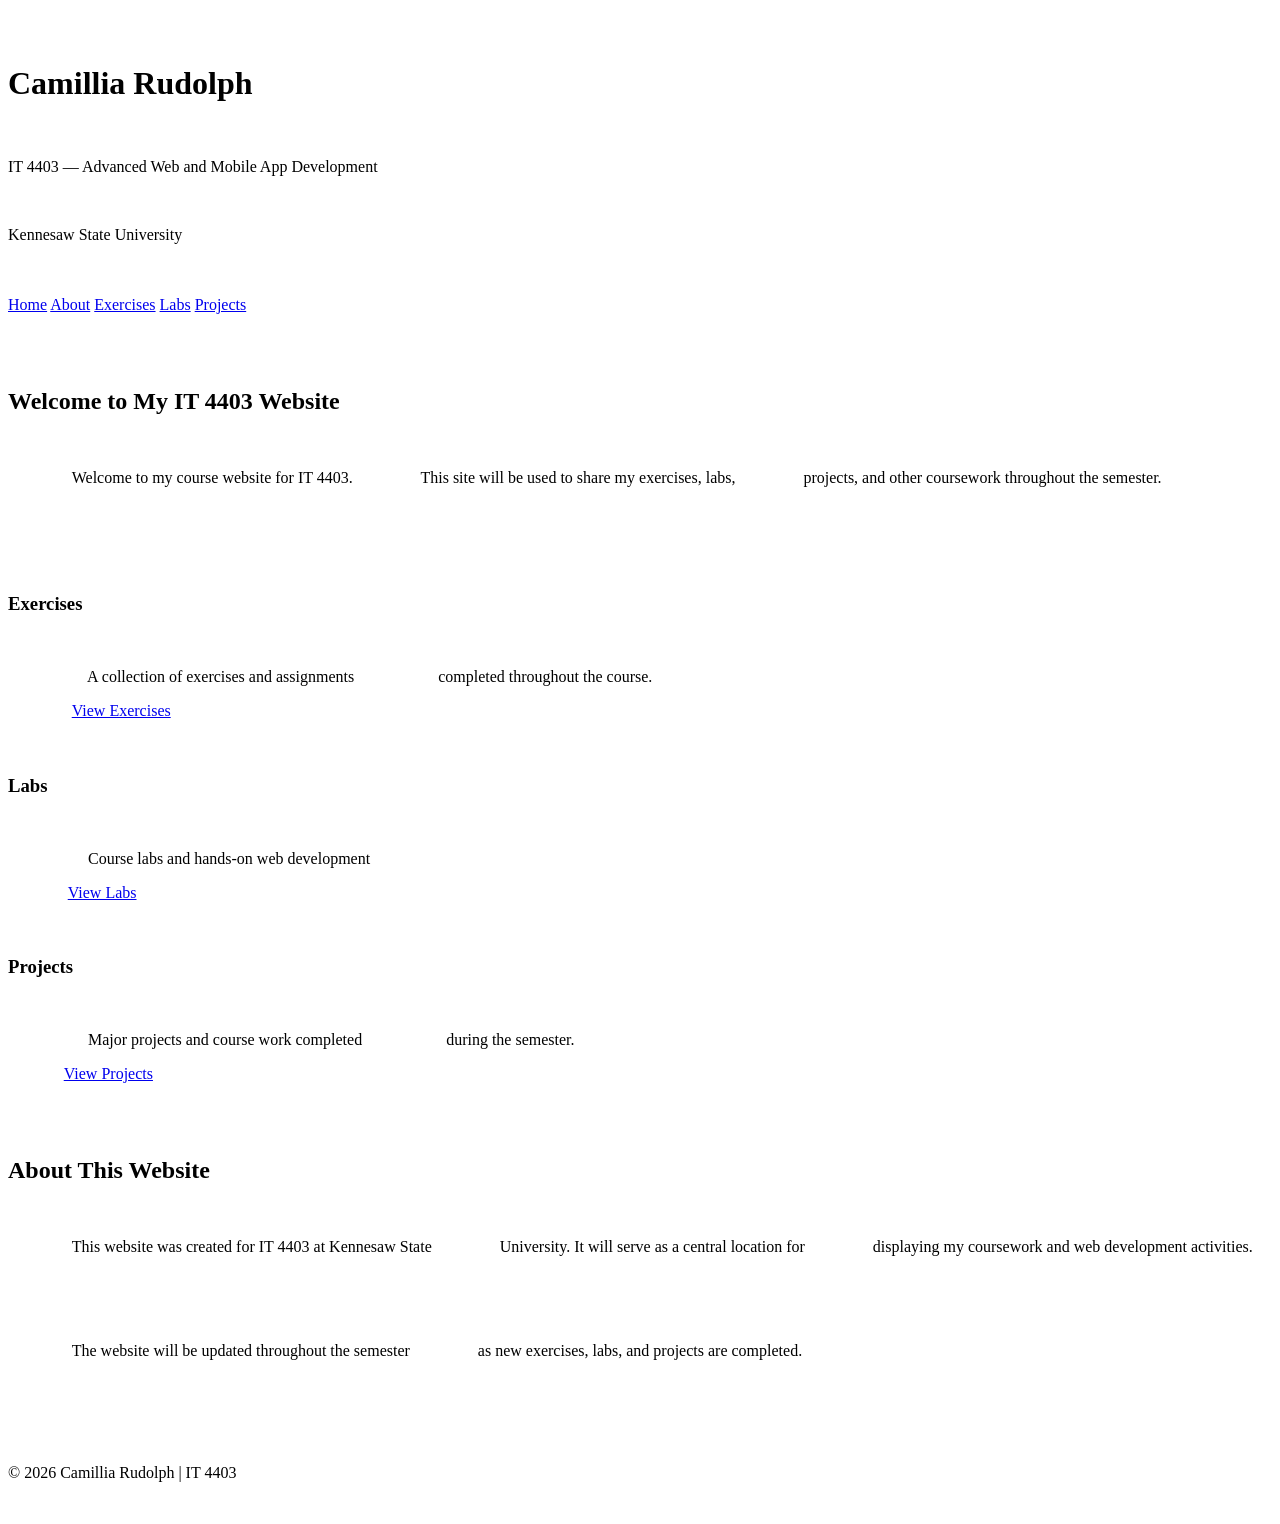
==== index.html @ 3ae61f41 "Update index.html" ====
<!DOCTYPE html>
<html lang="en">
<head>
    <meta charset="UTF-8">
    <meta name="viewport" content="width=device-width, initial-scale=1.0">

    <title>Camillia Rudolph | IT 4403</title>

    <style>
        * {
            box-sizing: border-box;
            margin: 0;
            padding: 0;
        }

        body {
            font-family: Arial, Helvetica, sans-serif;
            background: #f5f1ea;
            color: #263238;
            line-height: 1.6;
        }

        header {
            background: #18324a;
            color: white;
            padding: 45px 20px;
            text-align: center;
        }

        header h1 {
            font-size: 38px;
            margin-bottom: 8px;
        }

        header p {
            font-size: 17px;
            opacity: 0.95;
        }

        nav {
            background: white;
            display: flex;
            justify-content: center;
            flex-wrap: wrap;
            gap: 10px;
            padding: 18px;
            box-shadow: 0 2px 8px rgba(0,0,0,0.08);
        }

        nav a {
            text-decoration: none;
            color: #18324a;
            font-weight: bold;
            padding: 10px 18px;
            border-radius: 20px;
        }

        nav a:hover {
            background: #dce7ed;
        }

        .container {
            max-width: 1000px;
            margin: 40px auto;
            padding: 0 20px;
        }

        .welcome {
            background: white;
            padding: 40px;
            border-radius: 18px;
            text-align: center;
            box-shadow: 0 4px 15px rgba(0,0,0,0.08);
            margin-bottom: 30px;
        }

        .welcome h2 {
            color: #18324a;
            margin-bottom: 15px;
            font-size: 30px;
        }

        .cards {
            display: grid;
            grid-template-columns: repeat(3, 1fr);
            gap: 20px;
        }

        .card {
            background: white;
            padding: 28px;
            border-radius: 16px;
            text-align: center;
            box-shadow: 0 4px 15px rgba(0,0,0,0.08);
        }

        .card h3 {
            color: #18324a;
            margin-bottom: 12px;
            font-size: 22px;
        }

        .card a {
            display: inline-block;
            margin-top: 15px;
            text-decoration: none;
            background: #18324a;
            color: white;
            padding: 9px 18px;
            border-radius: 20px;
        }

        .card a:hover {
            background: #31566f;
        }

        .about {
            background: white;
            margin-top: 30px;
            padding: 35px;
            border-radius: 18px;
            box-shadow: 0 4px 15px rgba(0,0,0,0.08);
        }

        .about h2 {
            color: #18324a;
            margin-bottom: 15px;
        }

        footer {
            background: #18324a;
            color: white;
            text-align: center;
            padding: 25px;
            margin-top: 50px;
        }

        @media (max-width: 700px) {
            header h1 {
                font-size: 30px;
            }

            .cards {
                grid-template-columns: 1fr;
            }

            .welcome,
            .about {
                padding: 25px;
            }
        }
    </style>
</head>

<body>

    <header>
        <h1>Camillia Rudolph</h1>
        <p>IT 4403 — Advanced Web and Mobile App Development</p>
        <p>Kennesaw State University</p>
    </header>

    <nav>
    <a href="index.html">Home</a>
    <a href="about.html">About</a>
    <a href="exercises.html">Exercises</a>
    <a href="labs.html">Labs</a>
    <a href="projects.html">Projects</a>
</nav>

    <main class="container">

        <section id="home" class="welcome">
            <h2>Welcome to My IT 4403 Website</h2>

            <p>
                Welcome to my course website for IT 4403.
                This site will be used to share my exercises, labs,
                projects, and other coursework throughout the semester.
            </p>
        </section>

        <section class="cards">

            <div id="exercises" class="card">
                <h3>Exercises</h3>

                <p>
                    A collection of exercises and assignments
                    completed throughout the course.
                </p>

                <a href="exercises.html">View Exercises</a>
            </div>

            <div id="labs" class="card">
                <h3>Labs</h3>

                <p>
                    Course labs and hands-on web development
              
                </p>

               <a href="labs.html">View Labs</a>
            </div>

            <div id="projects" class="card">
                <h3>Projects</h3>

                <p>
                    Major projects and course work completed
                    during the semester.
                </p>

              <a href="projects.html">View Projects</a>
            </div>

        </section>

        <section id="about" class="about">

            <h2>About This Website</h2>

            <p>
                This website was created for IT 4403 at Kennesaw State
                University. It will serve as a central location for
                displaying my coursework and web development activities.
            </p>

            <br>

            <p>
                The website will be updated throughout the semester
                as new exercises, labs, and projects are completed.
            </p>

        </section>

    </main>

    <footer>
        <p>© 2026 Camillia Rudolph | IT 4403</p>
    </footer>

</body>
</html>
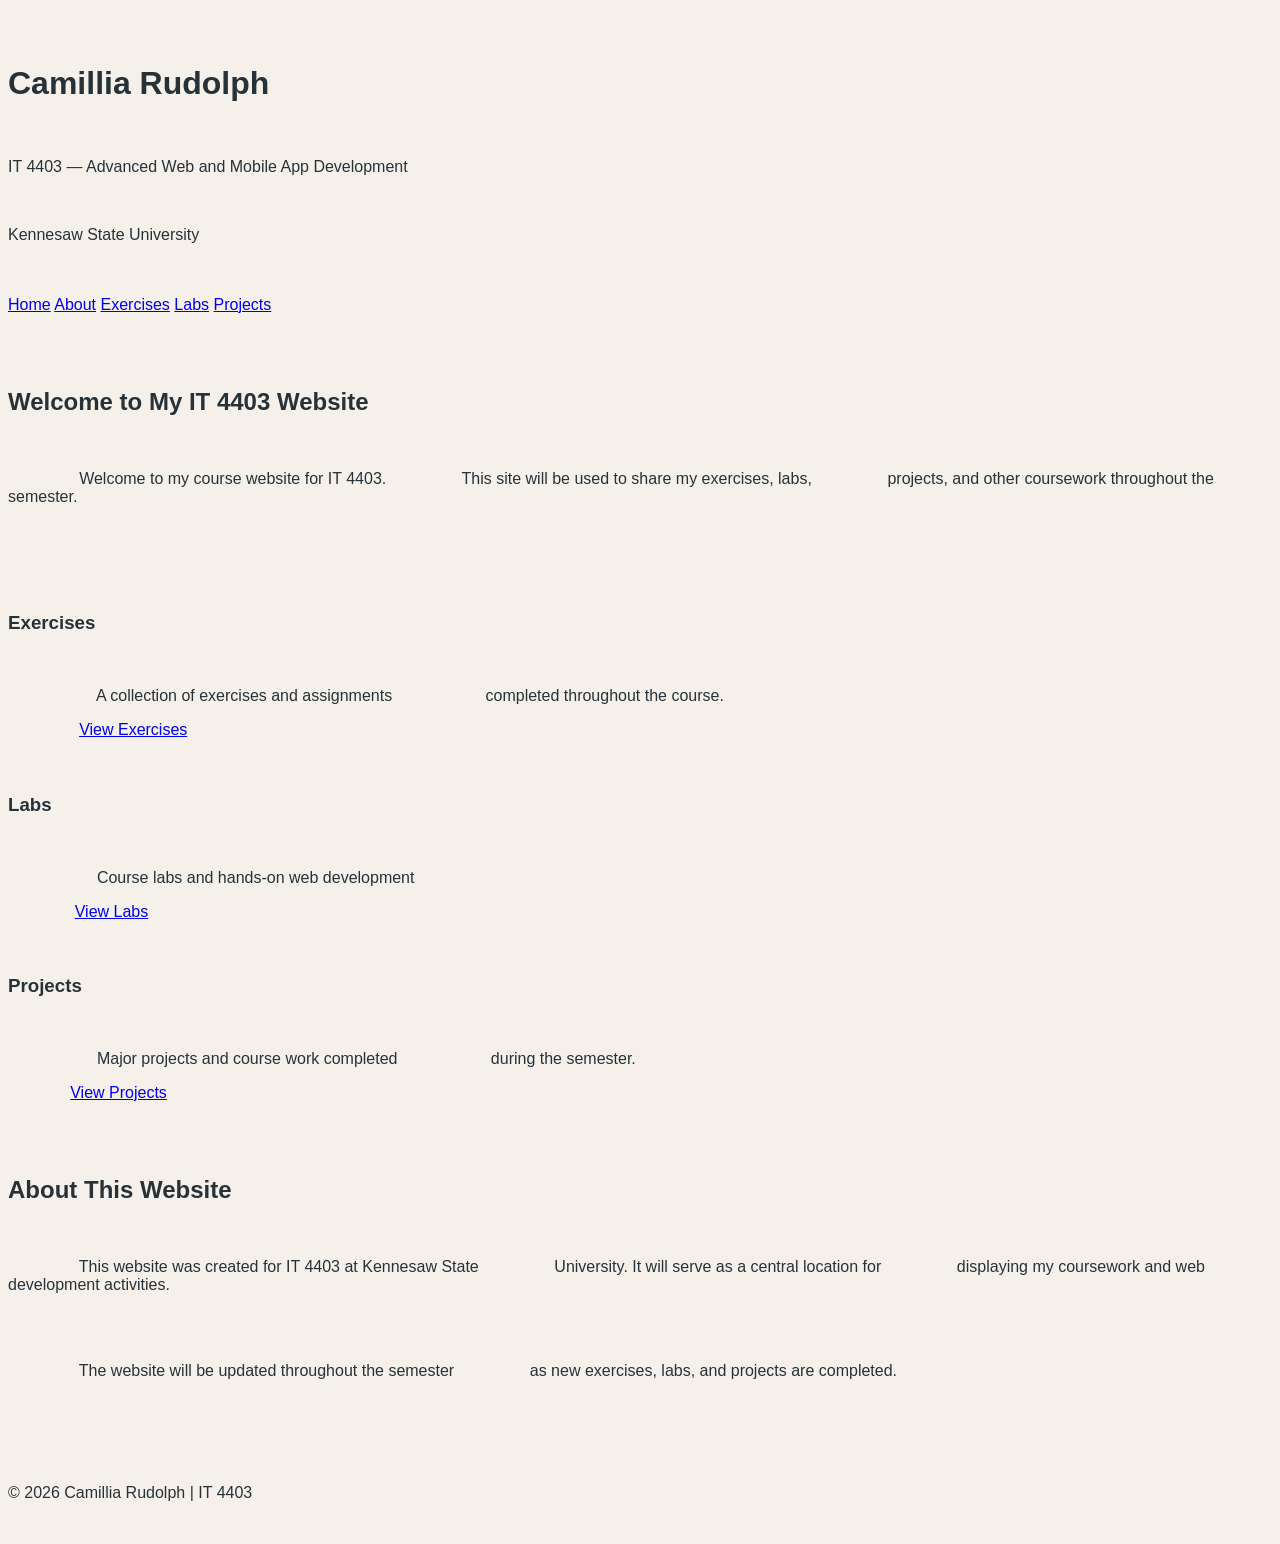
==== commit 82520540: "Update index.html" ====
--- a/index.html
+++ b/index.html
@@ -152,7 +152,7 @@
     </style>
 </head>
 
-<body>
+<body style="background:#f5f1ea; color:#263238; font-family:Arial, Helvetica, sans-serif;">
 
     <header>
         <h1>Camillia Rudolph</h1>
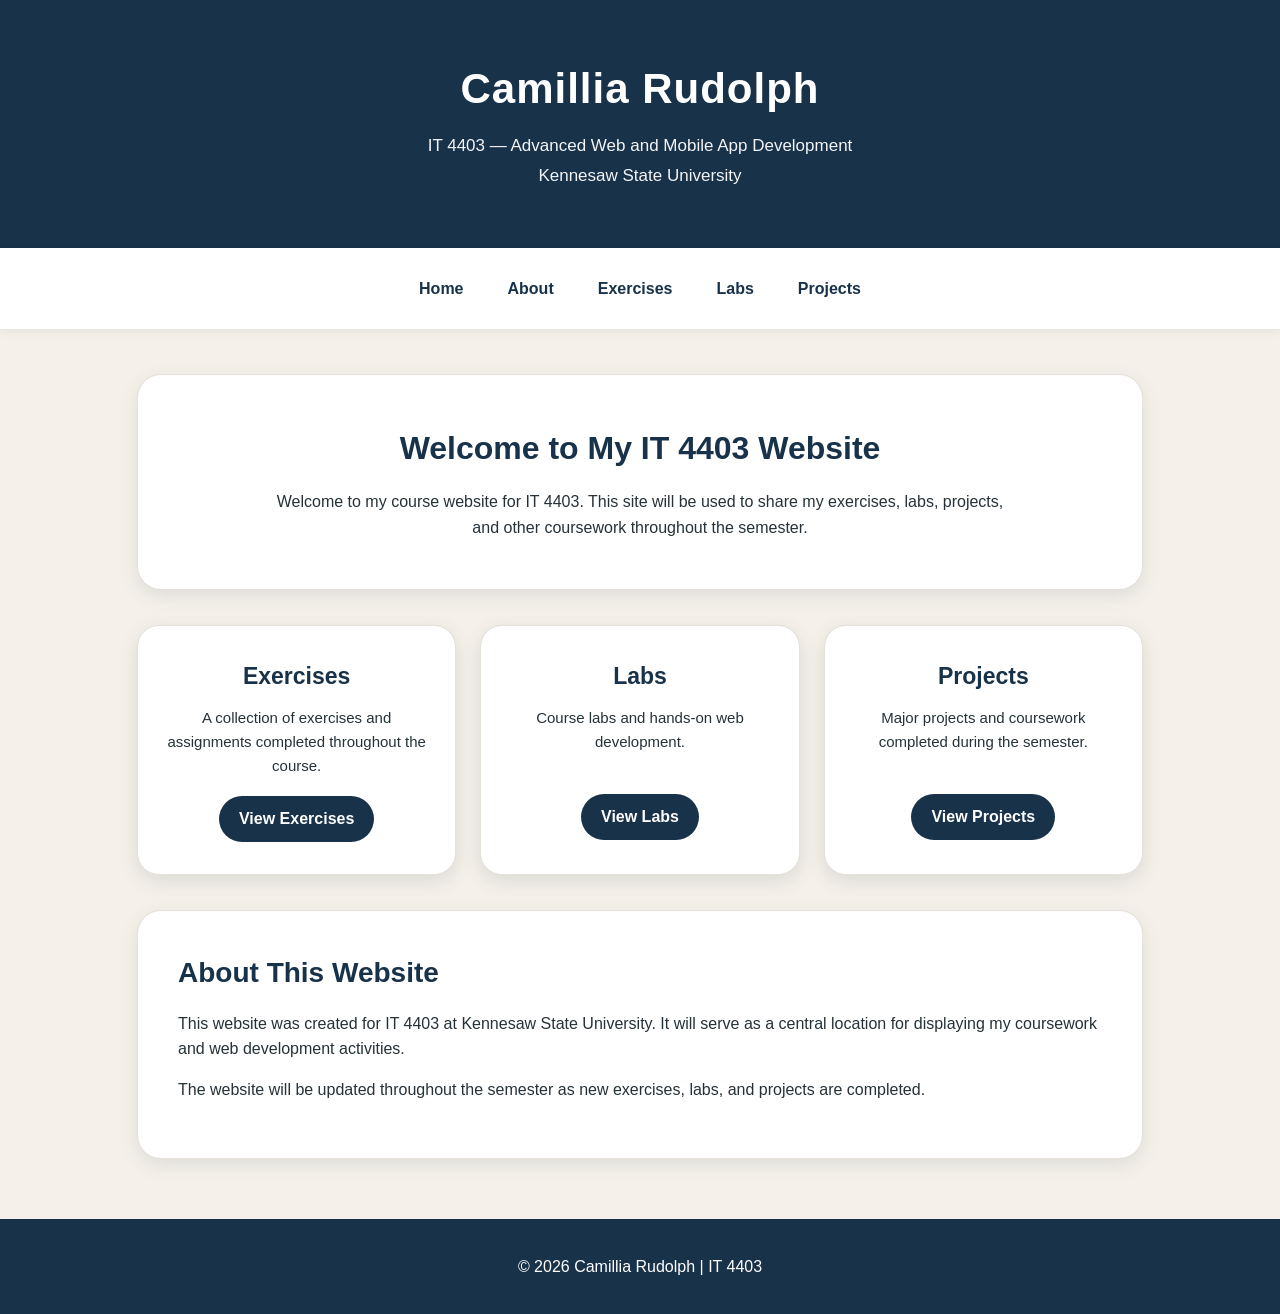
==== commit 4b3b5872: "Update index.html" ====
--- a/index.html
+++ b/index.html
@@ -1,246 +1,300 @@
 <!DOCTYPE html>
 <html lang="en">
 <head>
-    <meta charset="UTF-8">
-    <meta name="viewport" content="width=device-width, initial-scale=1.0">
-
-    <title>Camillia Rudolph | IT 4403</title>
-
-    <style>
-        * {
-            box-sizing: border-box;
-            margin: 0;
-            padding: 0;
-        }
-
-        body {
-            font-family: Arial, Helvetica, sans-serif;
-            background: #f5f1ea;
-            color: #263238;
-            line-height: 1.6;
-        }
-
-        header {
-            background: #18324a;
-            color: white;
-            padding: 45px 20px;
-            text-align: center;
-        }
-
-        header h1 {
-            font-size: 38px;
-            margin-bottom: 8px;
-        }
-
-        header p {
-            font-size: 17px;
-            opacity: 0.95;
-        }
-
-        nav {
-            background: white;
-            display: flex;
-            justify-content: center;
-            flex-wrap: wrap;
-            gap: 10px;
-            padding: 18px;
-            box-shadow: 0 2px 8px rgba(0,0,0,0.08);
-        }
-
-        nav a {
-            text-decoration: none;
-            color: #18324a;
-            font-weight: bold;
-            padding: 10px 18px;
-            border-radius: 20px;
-        }
-
-        nav a:hover {
-            background: #dce7ed;
-        }
-
-        .container {
-            max-width: 1000px;
-            margin: 40px auto;
-            padding: 0 20px;
-        }
-
-        .welcome {
-            background: white;
-            padding: 40px;
-            border-radius: 18px;
-            text-align: center;
-            box-shadow: 0 4px 15px rgba(0,0,0,0.08);
-            margin-bottom: 30px;
-        }
-
-        .welcome h2 {
-            color: #18324a;
-            margin-bottom: 15px;
-            font-size: 30px;
-        }
-
-        .cards {
-            display: grid;
-            grid-template-columns: repeat(3, 1fr);
-            gap: 20px;
-        }
-
-        .card {
-            background: white;
-            padding: 28px;
-            border-radius: 16px;
-            text-align: center;
-            box-shadow: 0 4px 15px rgba(0,0,0,0.08);
-        }
-
-        .card h3 {
-            color: #18324a;
-            margin-bottom: 12px;
-            font-size: 22px;
-        }
-
-        .card a {
-            display: inline-block;
-            margin-top: 15px;
-            text-decoration: none;
-            background: #18324a;
-            color: white;
-            padding: 9px 18px;
-            border-radius: 20px;
-        }
-
-        .card a:hover {
-            background: #31566f;
-        }
-
-        .about {
-            background: white;
-            margin-top: 30px;
-            padding: 35px;
-            border-radius: 18px;
-            box-shadow: 0 4px 15px rgba(0,0,0,0.08);
-        }
-
-        .about h2 {
-            color: #18324a;
-            margin-bottom: 15px;
-        }
-
-        footer {
-            background: #18324a;
-            color: white;
-            text-align: center;
-            padding: 25px;
-            margin-top: 50px;
-        }
-
-        @media (max-width: 700px) {
-            header h1 {
-                font-size: 30px;
-            }
-
-            .cards {
-                grid-template-columns: 1fr;
-            }
-
-            .welcome,
-            .about {
-                padding: 25px;
-            }
-        }
-    </style>
+    <meta charset="UTF-8">
+    <meta name="viewport" content="width=device-width, initial-scale=1.0">
+
+    <title>Camillia Rudolph | IT 4403</title>
+
+    <style>
+        * {
+            box-sizing: border-box;
+            margin: 0;
+            padding: 0;
+        }
+
+        body {
+            font-family: Arial, Helvetica, sans-serif;
+            background: #f5f1ea;
+            color: #263238;
+            line-height: 1.6;
+        }
+
+        header {
+            background: #18324a;
+            color: white;
+            padding: 55px 20px;
+            text-align: center;
+        }
+
+        header h1 {
+            font-size: 42px;
+            margin-bottom: 10px;
+            letter-spacing: 1px;
+        }
+
+        header p {
+            font-size: 17px;
+            opacity: 0.95;
+            margin: 3px 0;
+        }
+
+        nav {
+            background: white;
+            display: flex;
+            justify-content: center;
+            flex-wrap: wrap;
+            gap: 8px;
+            padding: 18px;
+            box-shadow: 0 2px 10px rgba(0, 0, 0, 0.08);
+            position: sticky;
+            top: 0;
+            z-index: 10;
+        }
+
+        nav a {
+            text-decoration: none;
+            color: #18324a;
+            font-weight: bold;
+            padding: 10px 18px;
+            border-radius: 25px;
+            transition: 0.2s ease;
+        }
+
+        nav a:hover {
+            background: #dce7ed;
+            transform: translateY(-2px);
+        }
+
+        .container {
+            max-width: 1050px;
+            margin: 45px auto;
+            padding: 0 22px;
+        }
+
+        .welcome {
+            background: white;
+            padding: 48px 40px;
+            border-radius: 24px;
+            text-align: center;
+            box-shadow: 0 6px 20px rgba(24, 50, 74, 0.10);
+            margin-bottom: 35px;
+            border: 1px solid #e5e0d8;
+        }
+
+        .welcome h2 {
+            color: #18324a;
+            margin-bottom: 15px;
+            font-size: 32px;
+        }
+
+        .welcome p {
+            max-width: 750px;
+            margin: 0 auto;
+            font-size: 16px;
+        }
+
+        .cards {
+            display: grid;
+            grid-template-columns: repeat(3, 1fr);
+            gap: 24px;
+            margin-top: 10px;
+        }
+
+        .card {
+            background: white;
+            padding: 32px 25px;
+            border-radius: 22px;
+            text-align: center;
+            box-shadow: 0 6px 20px rgba(24, 50, 74, 0.12);
+            border: 1px solid #e5e0d8;
+            transition: transform 0.2s ease, box-shadow 0.2s ease;
+        }
+
+        .card:hover {
+            transform: translateY(-5px);
+            box-shadow: 0 10px 25px rgba(24, 50, 74, 0.18);
+        }
+
+        .card h3 {
+            color: #18324a;
+            margin-bottom: 12px;
+            font-size: 23px;
+        }
+
+        .card p {
+            min-height: 70px;
+            font-size: 15px;
+        }
+
+        .card a {
+            display: inline-block;
+            margin-top: 18px;
+            text-decoration: none;
+            background: #18324a;
+            color: white;
+            padding: 10px 20px;
+            border-radius: 25px;
+            font-weight: bold;
+            transition: 0.2s ease;
+        }
+
+        .card a:hover {
+            background: #31566f;
+            transform: translateY(-2px);
+        }
+
+        .about {
+            background: white;
+            margin-top: 35px;
+            padding: 40px;
+            border-radius: 24px;
+            box-shadow: 0 6px 20px rgba(24, 50, 74, 0.10);
+            border: 1px solid #e5e0d8;
+        }
+
+        .about h2 {
+            color: #18324a;
+            margin-bottom: 15px;
+            font-size: 28px;
+        }
+
+        .about p {
+            margin-bottom: 15px;
+        }
+
+        footer {
+            background: #18324a;
+            color: white;
+            text-align: center;
+            padding: 30px 20px;
+            margin-top: 60px;
+        }
+
+        footer p {
+            margin: 5px 0;
+        }
+
+        @media (max-width: 700px) {
+
+            header {
+                padding: 40px 20px;
+            }
+
+            header h1 {
+                font-size: 32px;
+            }
+
+            header p {
+                font-size: 15px;
+            }
+
+            nav {
+                position: static;
+            }
+
+            .cards {
+                grid-template-columns: 1fr;
+            }
+
+            .welcome,
+            .about {
+                padding: 28px 22px;
+            }
+
+            .welcome h2 {
+                font-size: 27px;
+            }
+        }
+    </style>
 </head>
 
-<body style="background:#f5f1ea; color:#263238; font-family:Arial, Helvetica, sans-serif;">
-
-    <header>
-        <h1>Camillia Rudolph</h1>
-        <p>IT 4403 — Advanced Web and Mobile App Development</p>
-        <p>Kennesaw State University</p>
-    </header>
-
-    <nav>
-    <a href="index.html">Home</a>
-    <a href="about.html">About</a>
-    <a href="exercises.html">Exercises</a>
-    <a href="labs.html">Labs</a>
-    <a href="projects.html">Projects</a>
-</nav>
-
-    <main class="container">
-
-        <section id="home" class="welcome">
-            <h2>Welcome to My IT 4403 Website</h2>
-
-            <p>
-                Welcome to my course website for IT 4403.
-                This site will be used to share my exercises, labs,
-                projects, and other coursework throughout the semester.
-            </p>
-        </section>
-
-        <section class="cards">
-
-            <div id="exercises" class="card">
-                <h3>Exercises</h3>
-
-                <p>
-                    A collection of exercises and assignments
-                    completed throughout the course.
-                </p>
-
-                <a href="exercises.html">View Exercises</a>
-            </div>
-
-            <div id="labs" class="card">
-                <h3>Labs</h3>
-
-                <p>
-                    Course labs and hands-on web development
-              
-                </p>
-
-               <a href="labs.html">View Labs</a>
-            </div>
-
-            <div id="projects" class="card">
-                <h3>Projects</h3>
-
-                <p>
-                    Major projects and course work completed
-                    during the semester.
-                </p>
-
-              <a href="projects.html">View Projects</a>
-            </div>
-
-        </section>
-
-        <section id="about" class="about">
-
-            <h2>About This Website</h2>
-
-            <p>
-                This website was created for IT 4403 at Kennesaw State
-                University. It will serve as a central location for
-                displaying my coursework and web development activities.
-            </p>
-
-            <br>
-
-            <p>
-                The website will be updated throughout the semester
-                as new exercises, labs, and projects are completed.
-            </p>
-
-        </section>
-
-    </main>
-
-    <footer>
-        <p>© 2026 Camillia Rudolph | IT 4403</p>
-    </footer>
+<body>
+
+    <header>
+        <h1>Camillia Rudolph</h1>
+        <p>IT 4403 — Advanced Web and Mobile App Development</p>
+        <p>Kennesaw State University</p>
+    </header>
+
+    <nav>
+        <a href="index.html">Home</a>
+        <a href="about.html">About</a>
+        <a href="exercises.html">Exercises</a>
+        <a href="labs.html">Labs</a>
+        <a href="projects.html">Projects</a>
+    </nav>
+
+    <main class="container">
+
+        <section id="home" class="welcome">
+            <h2>Welcome to My IT 4403 Website</h2>
+
+            <p>
+                Welcome to my course website for IT 4403.
+                This site will be used to share my exercises, labs,
+                projects, and other coursework throughout the semester.
+            </p>
+        </section>
+
+        <section class="cards">
+
+            <div id="exercises" class="card">
+                <h3>Exercises</h3>
+
+                <p>
+                    A collection of exercises and assignments
+                    completed throughout the course.
+                </p>
+
+                <a href="exercises.html">View Exercises</a>
+            </div>
+
+            <div id="labs" class="card">
+                <h3>Labs</h3>
+
+                <p>
+                    Course labs and hands-on web development.
+                </p>
+
+                <a href="labs.html">View Labs</a>
+            </div>
+
+            <div id="projects" class="card">
+                <h3>Projects</h3>
+
+                <p>
+                    Major projects and coursework completed
+                    during the semester.
+                </p>
+
+                <a href="projects.html">View Projects</a>
+            </div>
+
+        </section>
+
+        <section id="about" class="about">
+
+            <h2>About This Website</h2>
+
+            <p>
+                This website was created for IT 4403 at Kennesaw State
+                University. It will serve as a central location for
+                displaying my coursework and web development activities.
+            </p>
+
+            <p>
+                The website will be updated throughout the semester
+                as new exercises, labs, and projects are completed.
+            </p>
+
+        </section>
+
+    </main>
+
+    <footer>
+        <p>© 2026 Camillia Rudolph | IT 4403</p>
+    </footer>
 
 </body>
 </html>
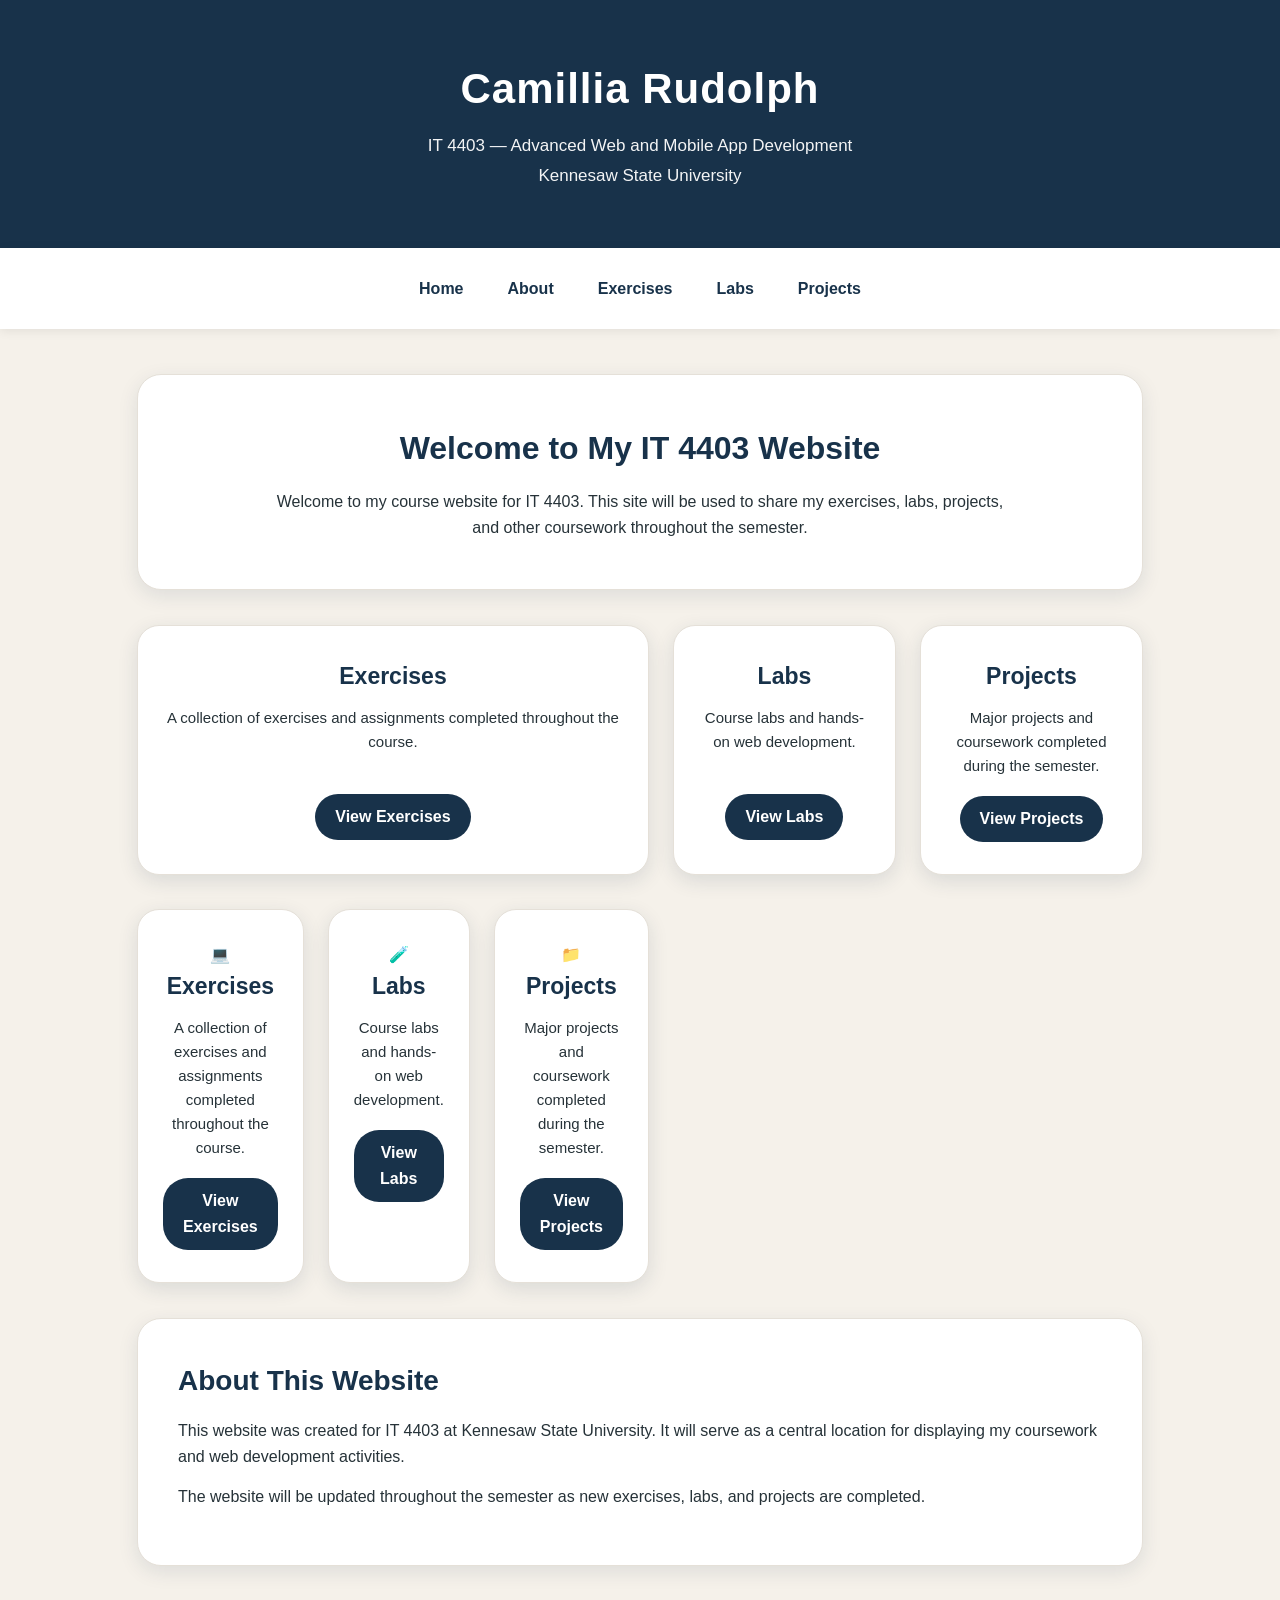
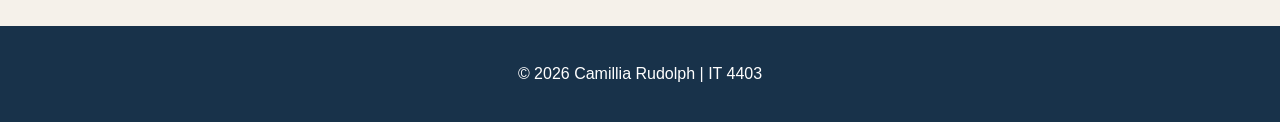
==== commit c6159d0a: "Update index.html" ====
--- a/index.html
+++ b/index.html
@@ -270,6 +270,47 @@
 
                 <a href="projects.html">View Projects</a>
             </div>
+            <section class="cards">
+
+    <div id="exercises" class="card">
+        <div class="card-icon">💻</div>
+
+        <h3>Exercises</h3>
+
+        <p>
+            A collection of exercises and assignments
+            completed throughout the course.
+        </p>
+
+        <a href="exercises.html">View Exercises</a>
+    </div>
+
+    <div id="labs" class="card">
+        <div class="card-icon">🧪</div>
+
+        <h3>Labs</h3>
+
+        <p>
+            Course labs and hands-on web development.
+        </p>
+
+        <a href="labs.html">View Labs</a>
+    </div>
+
+    <div id="projects" class="card">
+        <div class="card-icon">📁</div>
+
+        <h3>Projects</h3>
+
+        <p>
+            Major projects and coursework completed
+            during the semester.
+        </p>
+
+        <a href="projects.html">View Projects</a>
+    </div>
+
+</section>
 
         </section>
 
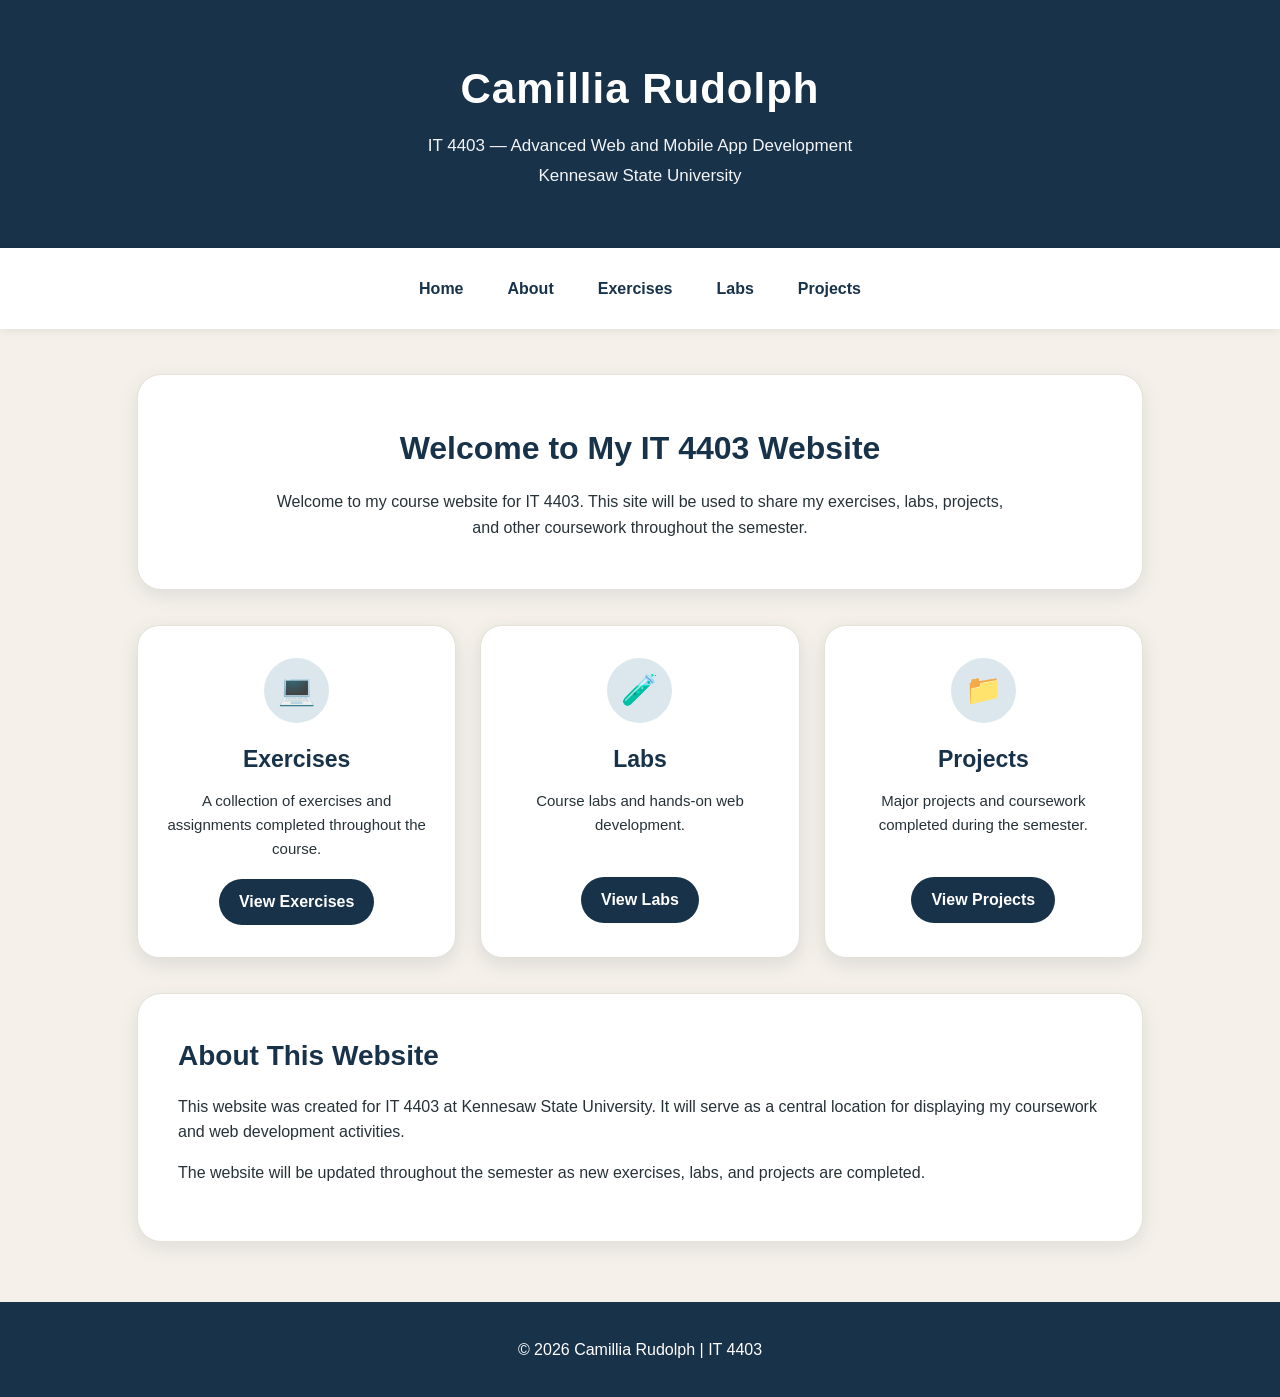
==== commit eb5e8856: "Update index.html" ====
--- a/index.html
+++ b/index.html
@@ -116,6 +116,18 @@
             box-shadow: 0 10px 25px rgba(24, 50, 74, 0.18);
         }
 
+        .card-icon {
+            width: 65px;
+            height: 65px;
+            margin: 0 auto 18px;
+            display: flex;
+            align-items: center;
+            justify-content: center;
+            background: #dce7ed;
+            border-radius: 50%;
+            font-size: 30px;
+        }
+
         .card h3 {
             color: #18324a;
             margin-bottom: 12px;
@@ -240,6 +252,9 @@
         <section class="cards">
 
             <div id="exercises" class="card">
+
+                <div class="card-icon">💻</div>
+
                 <h3>Exercises</h3>
 
                 <p>
@@ -248,9 +263,13 @@
                 </p>
 
                 <a href="exercises.html">View Exercises</a>
+
             </div>
 
             <div id="labs" class="card">
+
+                <div class="card-icon">🧪</div>
+
                 <h3>Labs</h3>
 
                 <p>
@@ -258,9 +277,13 @@
                 </p>
 
                 <a href="labs.html">View Labs</a>
+
             </div>
 
             <div id="projects" class="card">
+
+                <div class="card-icon">📁</div>
+
                 <h3>Projects</h3>
 
                 <p>
@@ -269,48 +292,8 @@
                 </p>
 
                 <a href="projects.html">View Projects</a>
+
             </div>
-            <section class="cards">
-
-    <div id="exercises" class="card">
-        <div class="card-icon">💻</div>
-
-        <h3>Exercises</h3>
-
-        <p>
-            A collection of exercises and assignments
-            completed throughout the course.
-        </p>
-
-        <a href="exercises.html">View Exercises</a>
-    </div>
-
-    <div id="labs" class="card">
-        <div class="card-icon">🧪</div>
-
-        <h3>Labs</h3>
-
-        <p>
-            Course labs and hands-on web development.
-        </p>
-
-        <a href="labs.html">View Labs</a>
-    </div>
-
-    <div id="projects" class="card">
-        <div class="card-icon">📁</div>
-
-        <h3>Projects</h3>
-
-        <p>
-            Major projects and coursework completed
-            during the semester.
-        </p>
-
-        <a href="projects.html">View Projects</a>
-    </div>
-
-</section>
 
         </section>
 
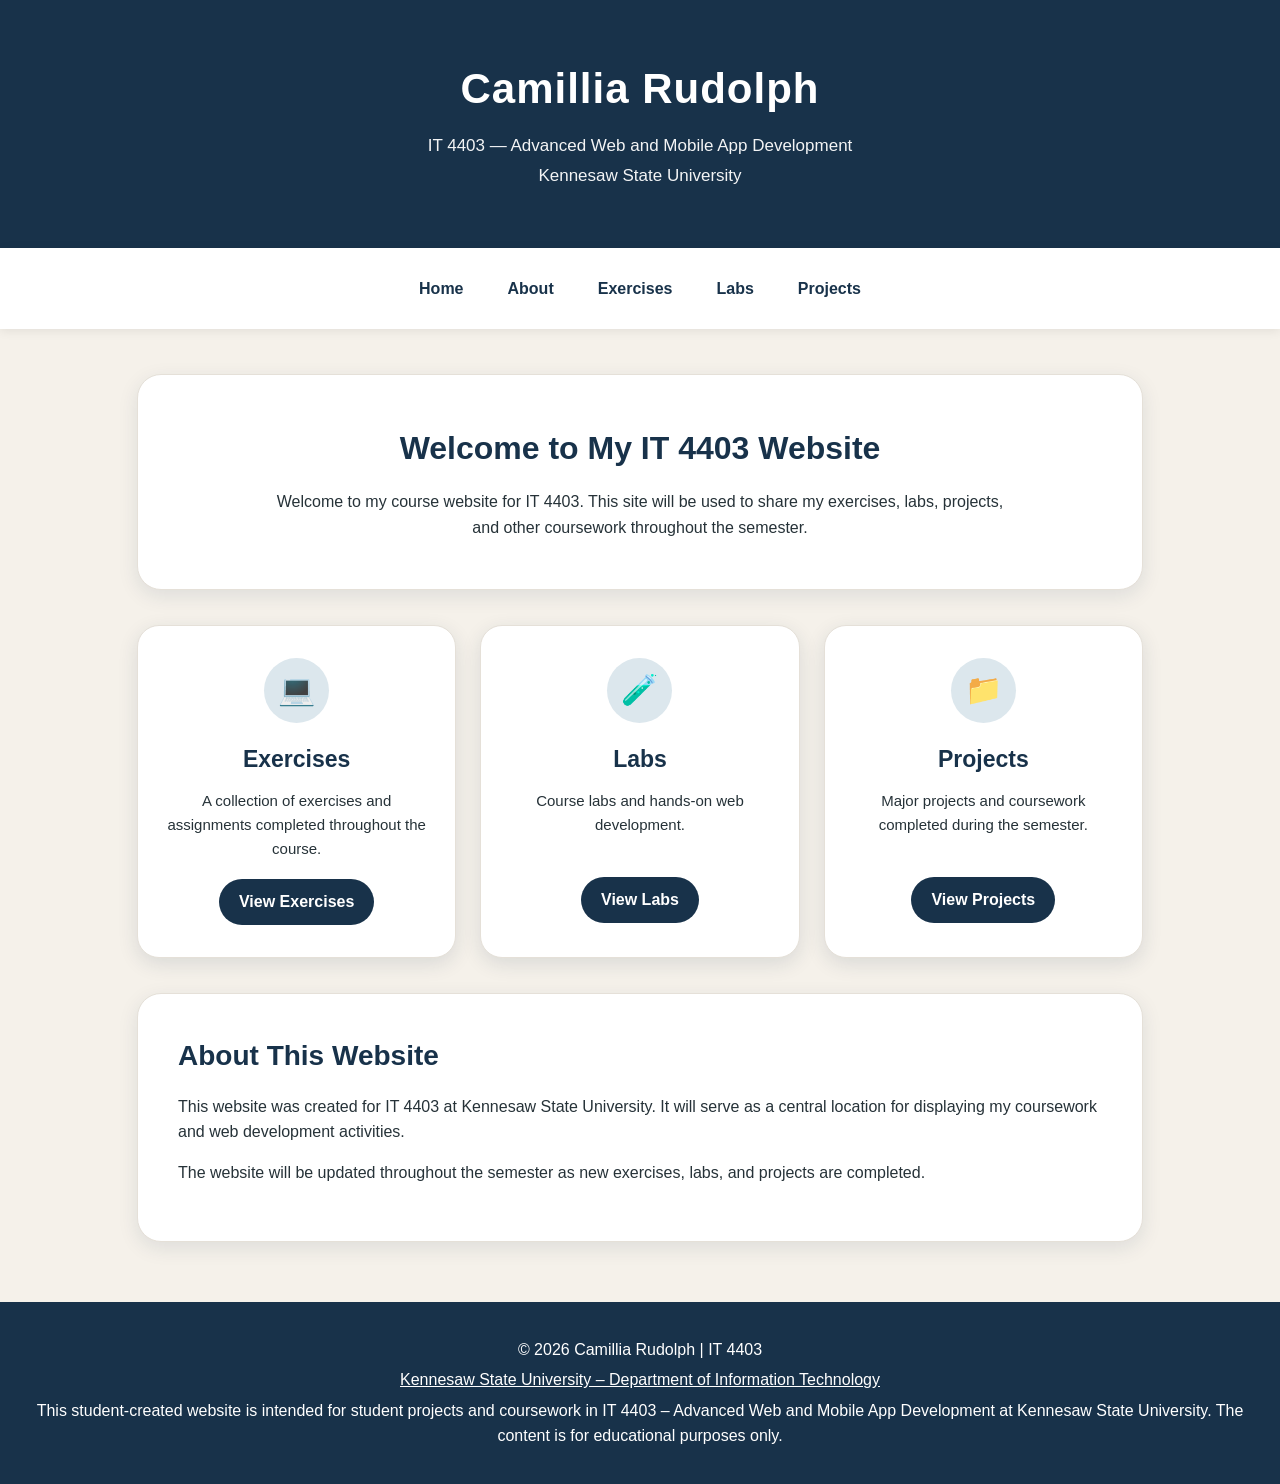
==== commit ea68f98e: "Update index.html" ====
--- a/index.html
+++ b/index.html
@@ -315,10 +315,24 @@
         </section>
 
     </main>
-
-    <footer>
-        <p>© 2026 Camillia Rudolph | IT 4403</p>
-    </footer>
+<footer>
+    <p>© 2026 Camillia Rudolph | IT 4403</p>
+
+    <p>
+        <a href="https://campus.kennesaw.edu/colleges-departments/ccse/academics/information-technology/index.php"
+           target="_blank"
+           style="color: white; text-decoration: underline;">
+            Kennesaw State University – Department of Information Technology
+        </a>
+    </p>
+
+    <p>
+        This student-created website is intended for student projects
+        and coursework in IT 4403 – Advanced Web and Mobile App Development
+        at Kennesaw State University. The content is for educational
+        purposes only.
+    </p>
+</footer>
 
 </body>
 </html>
